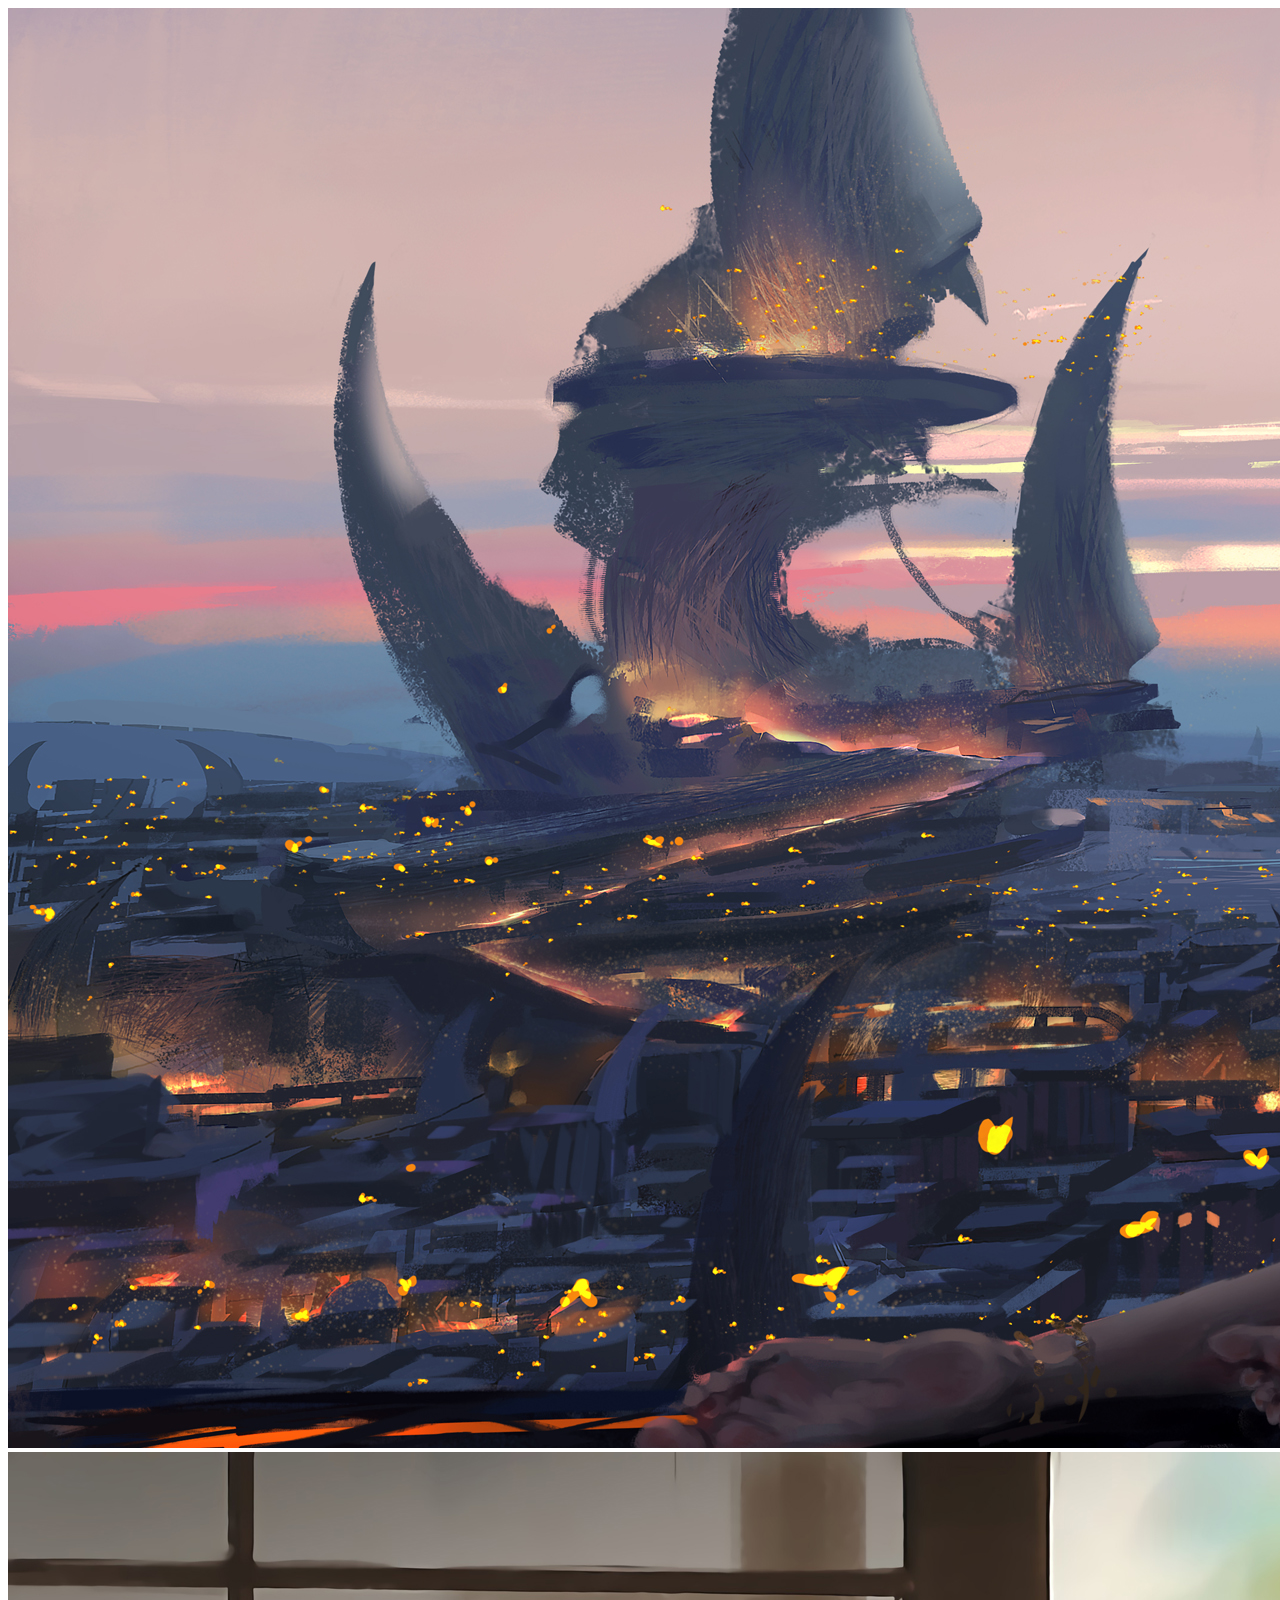
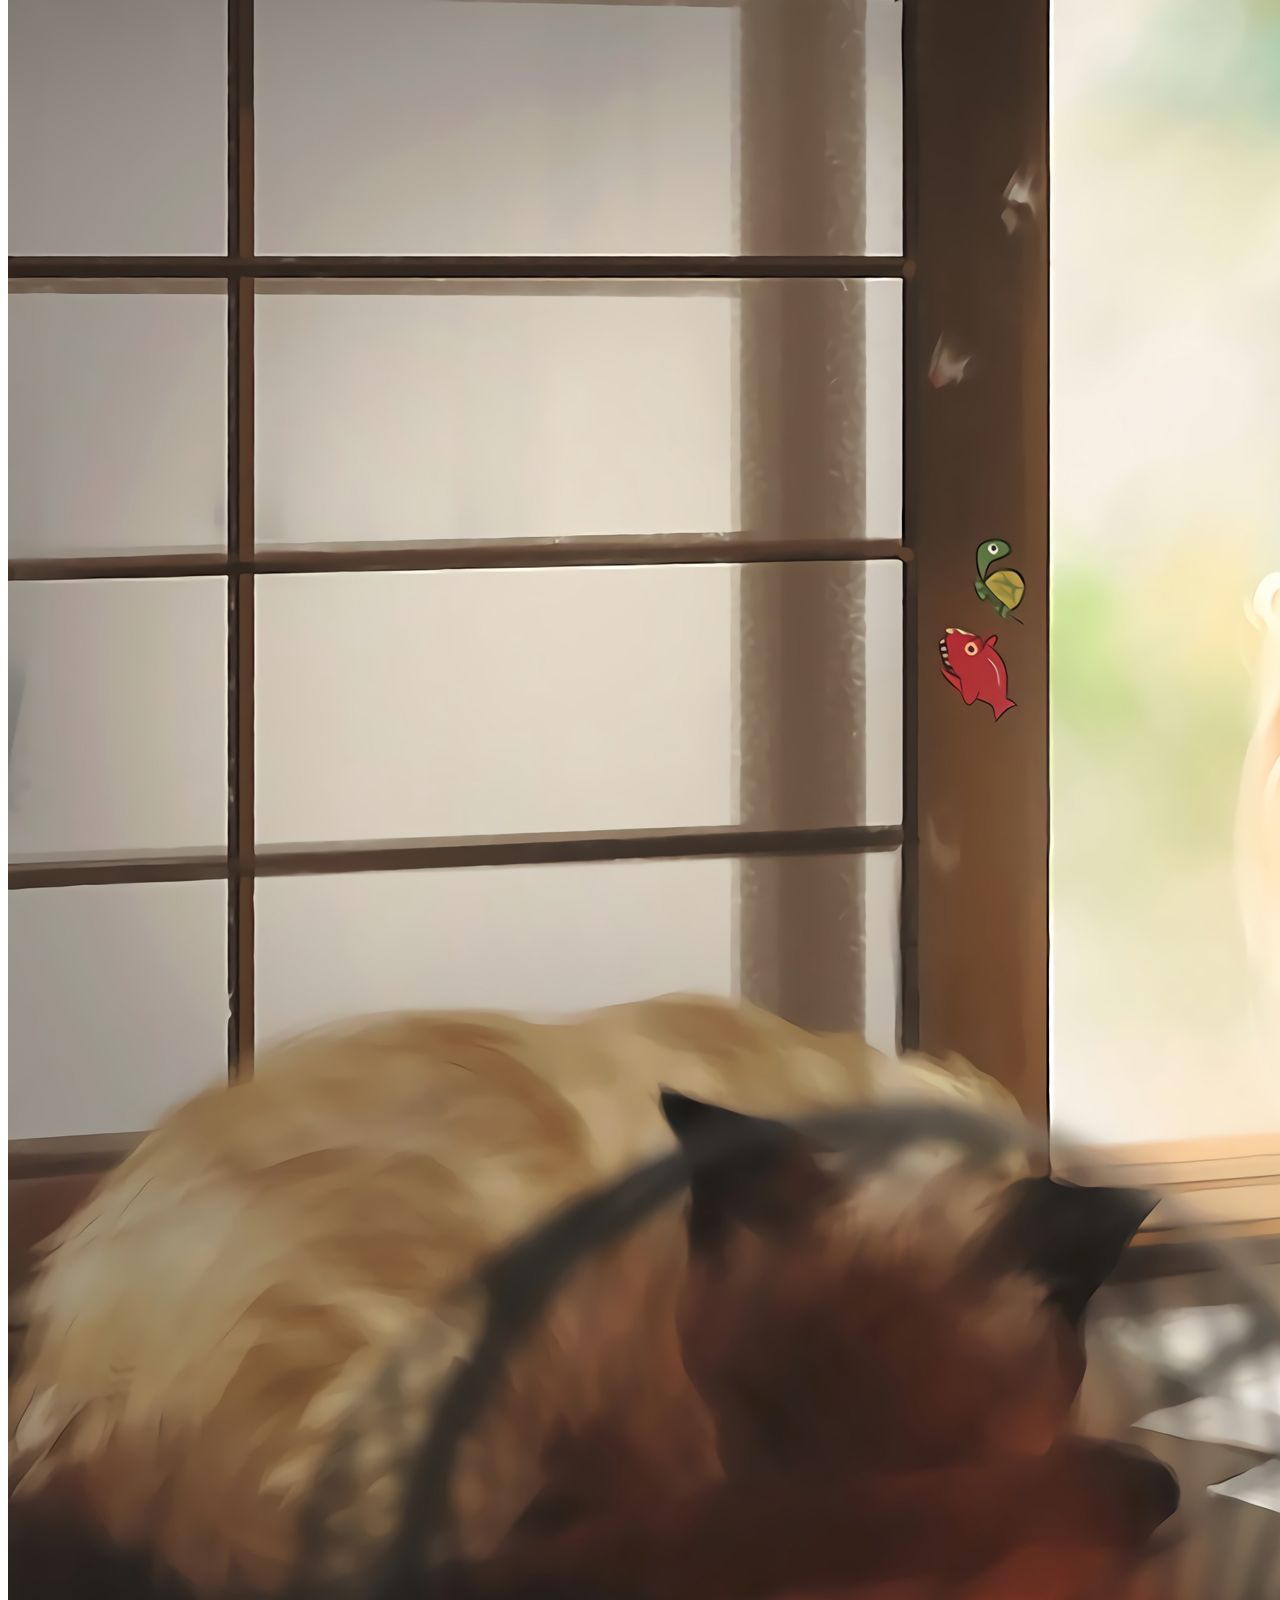
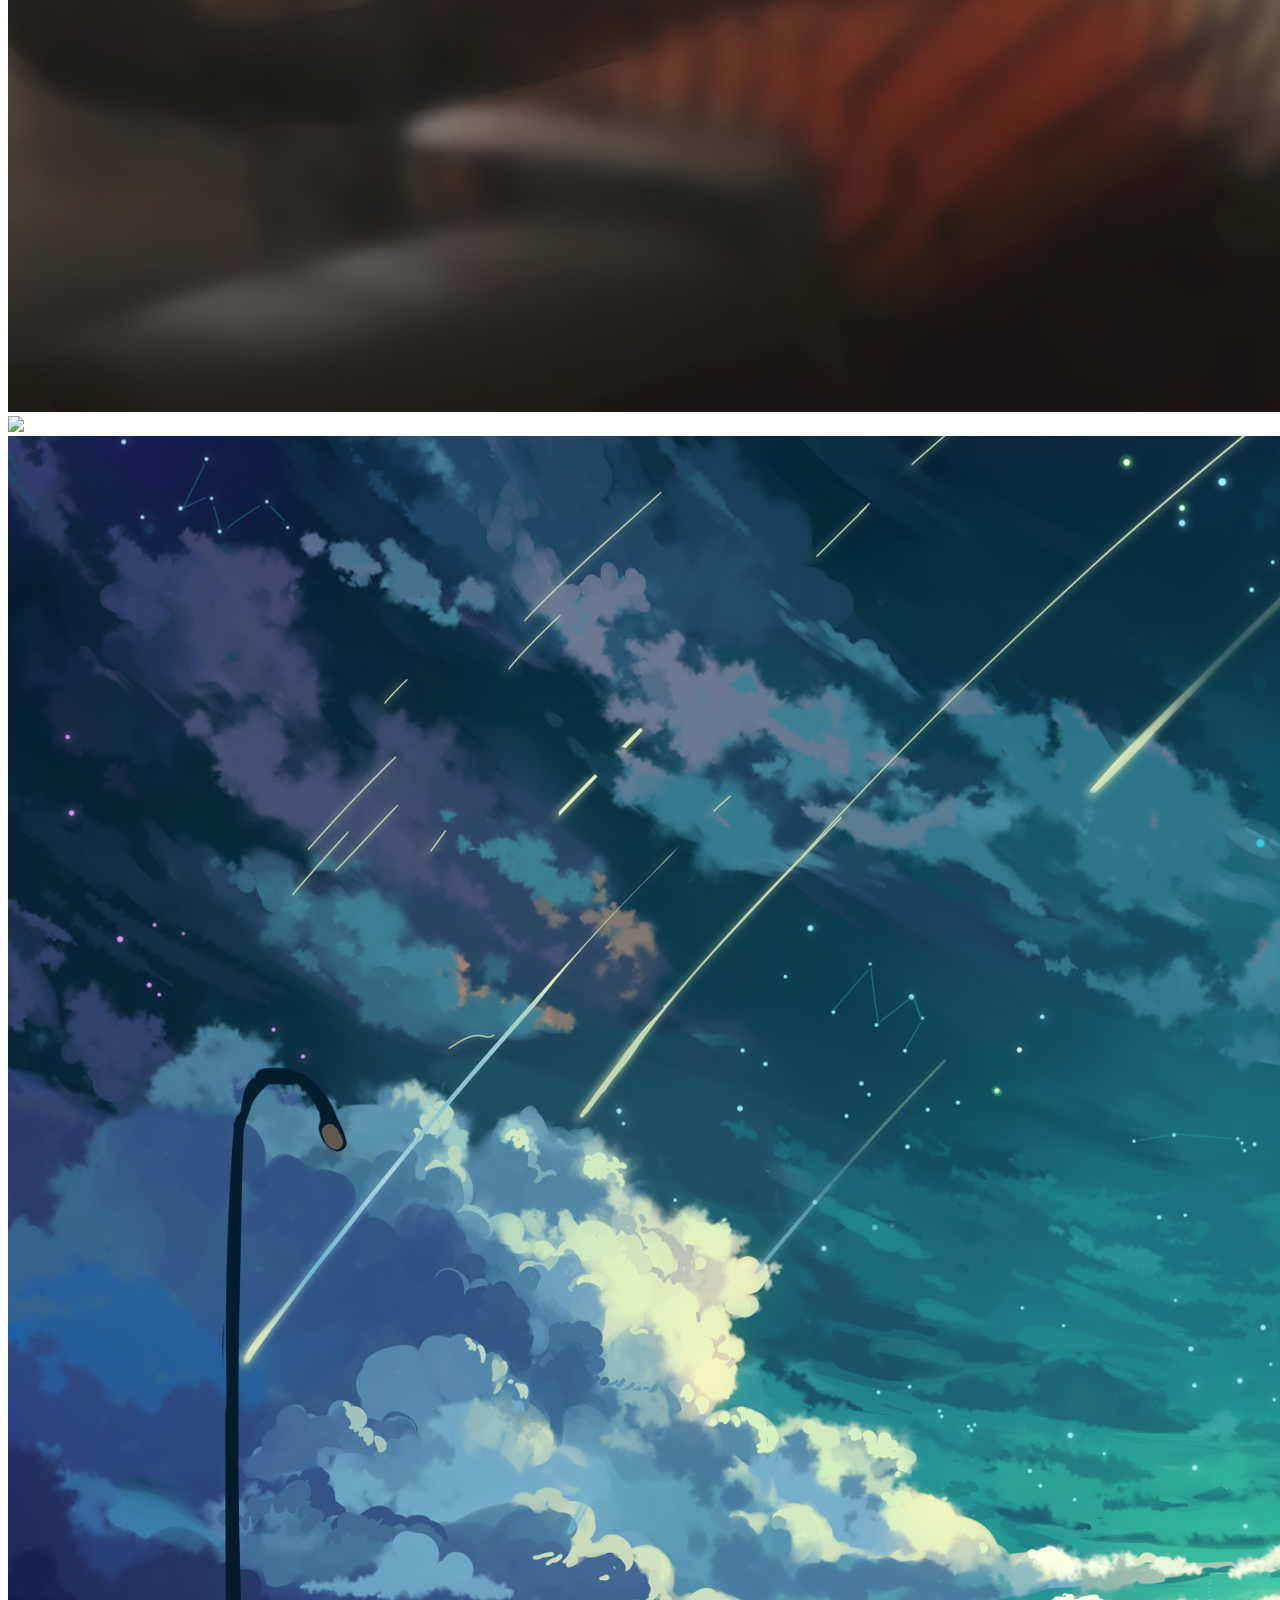
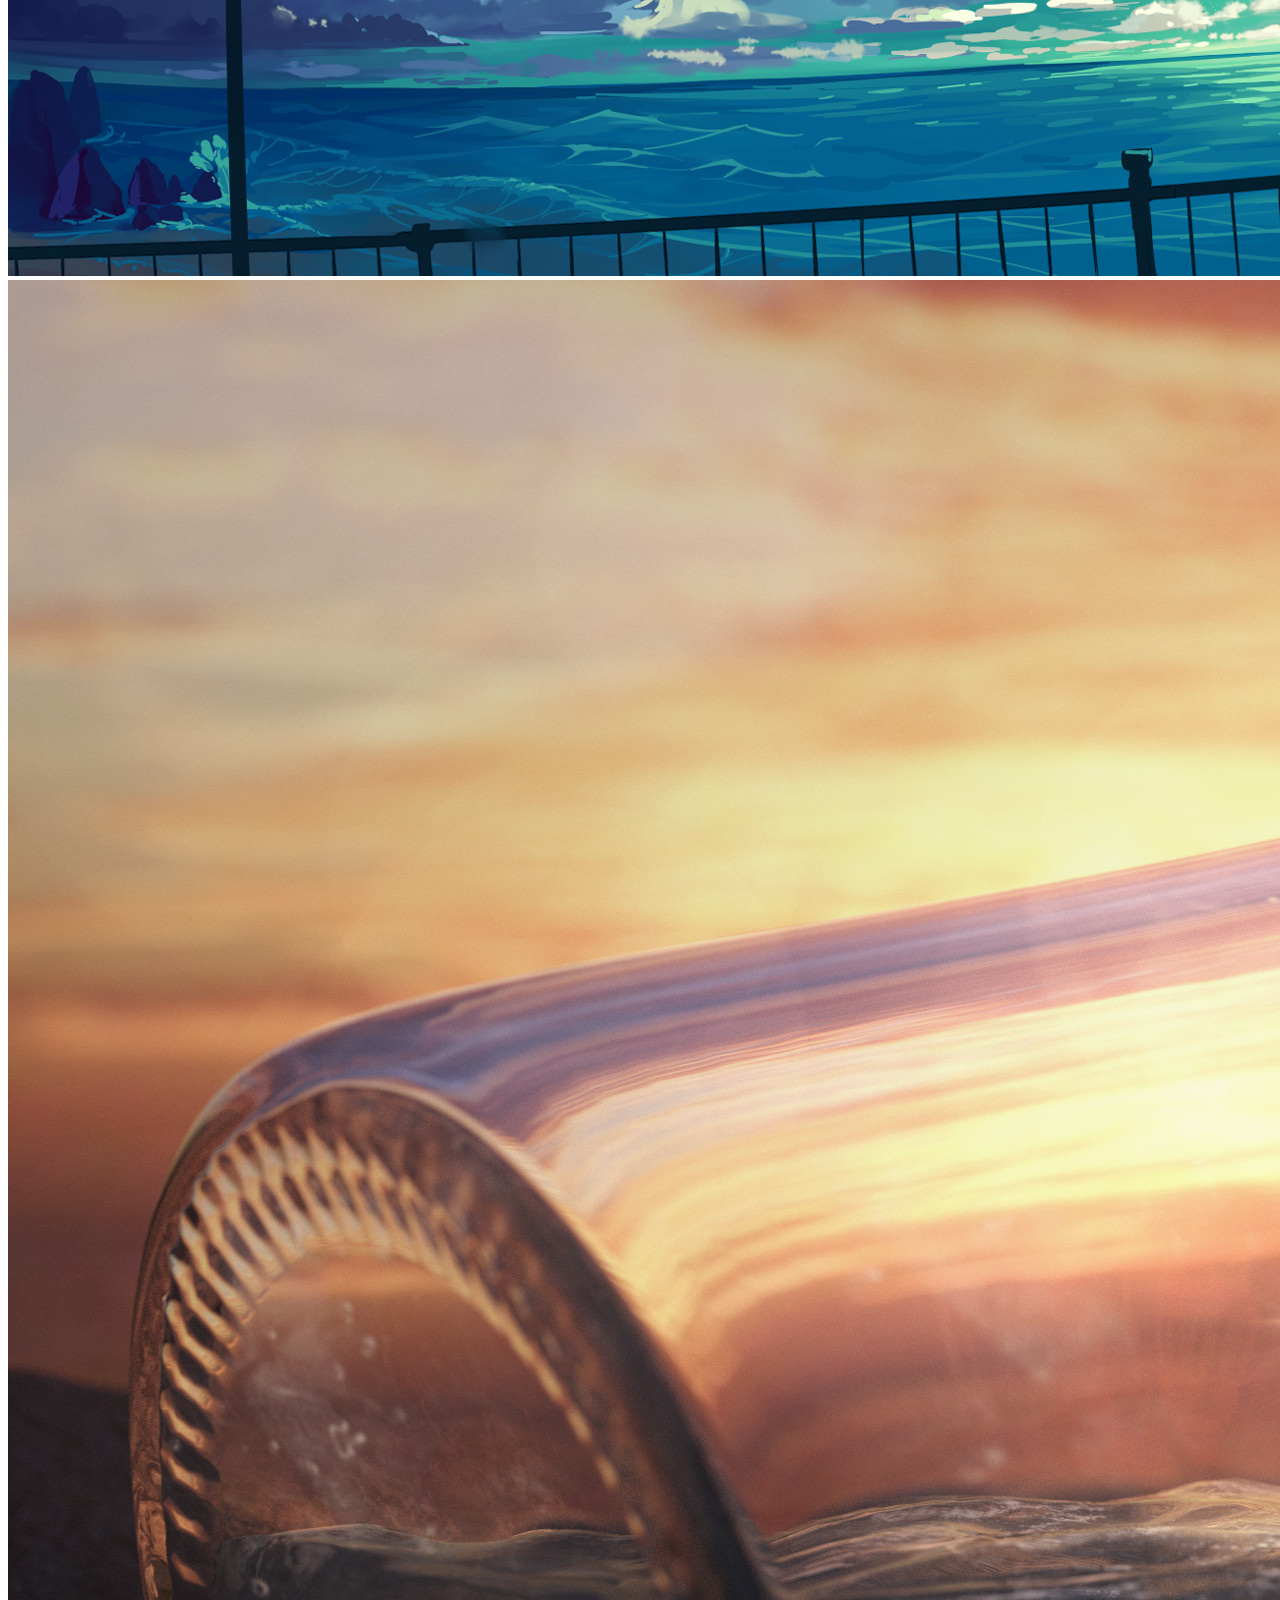
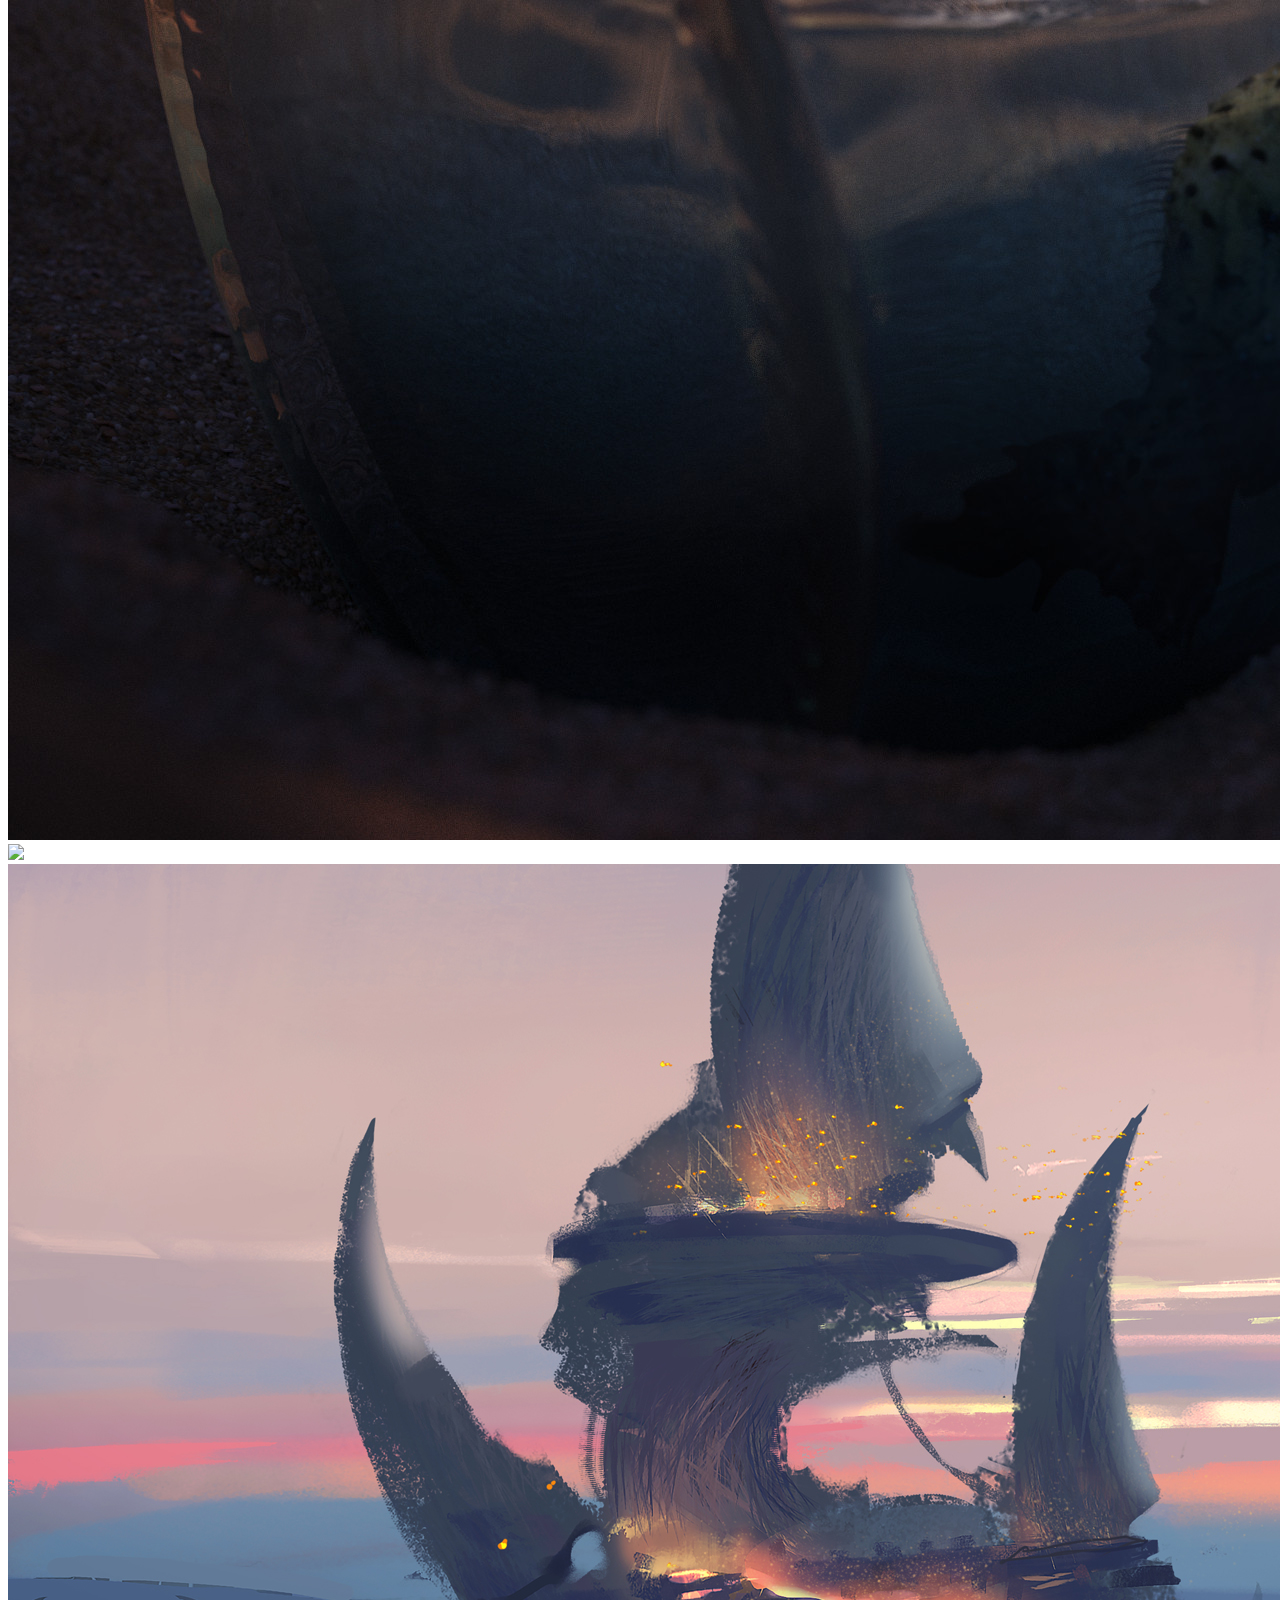
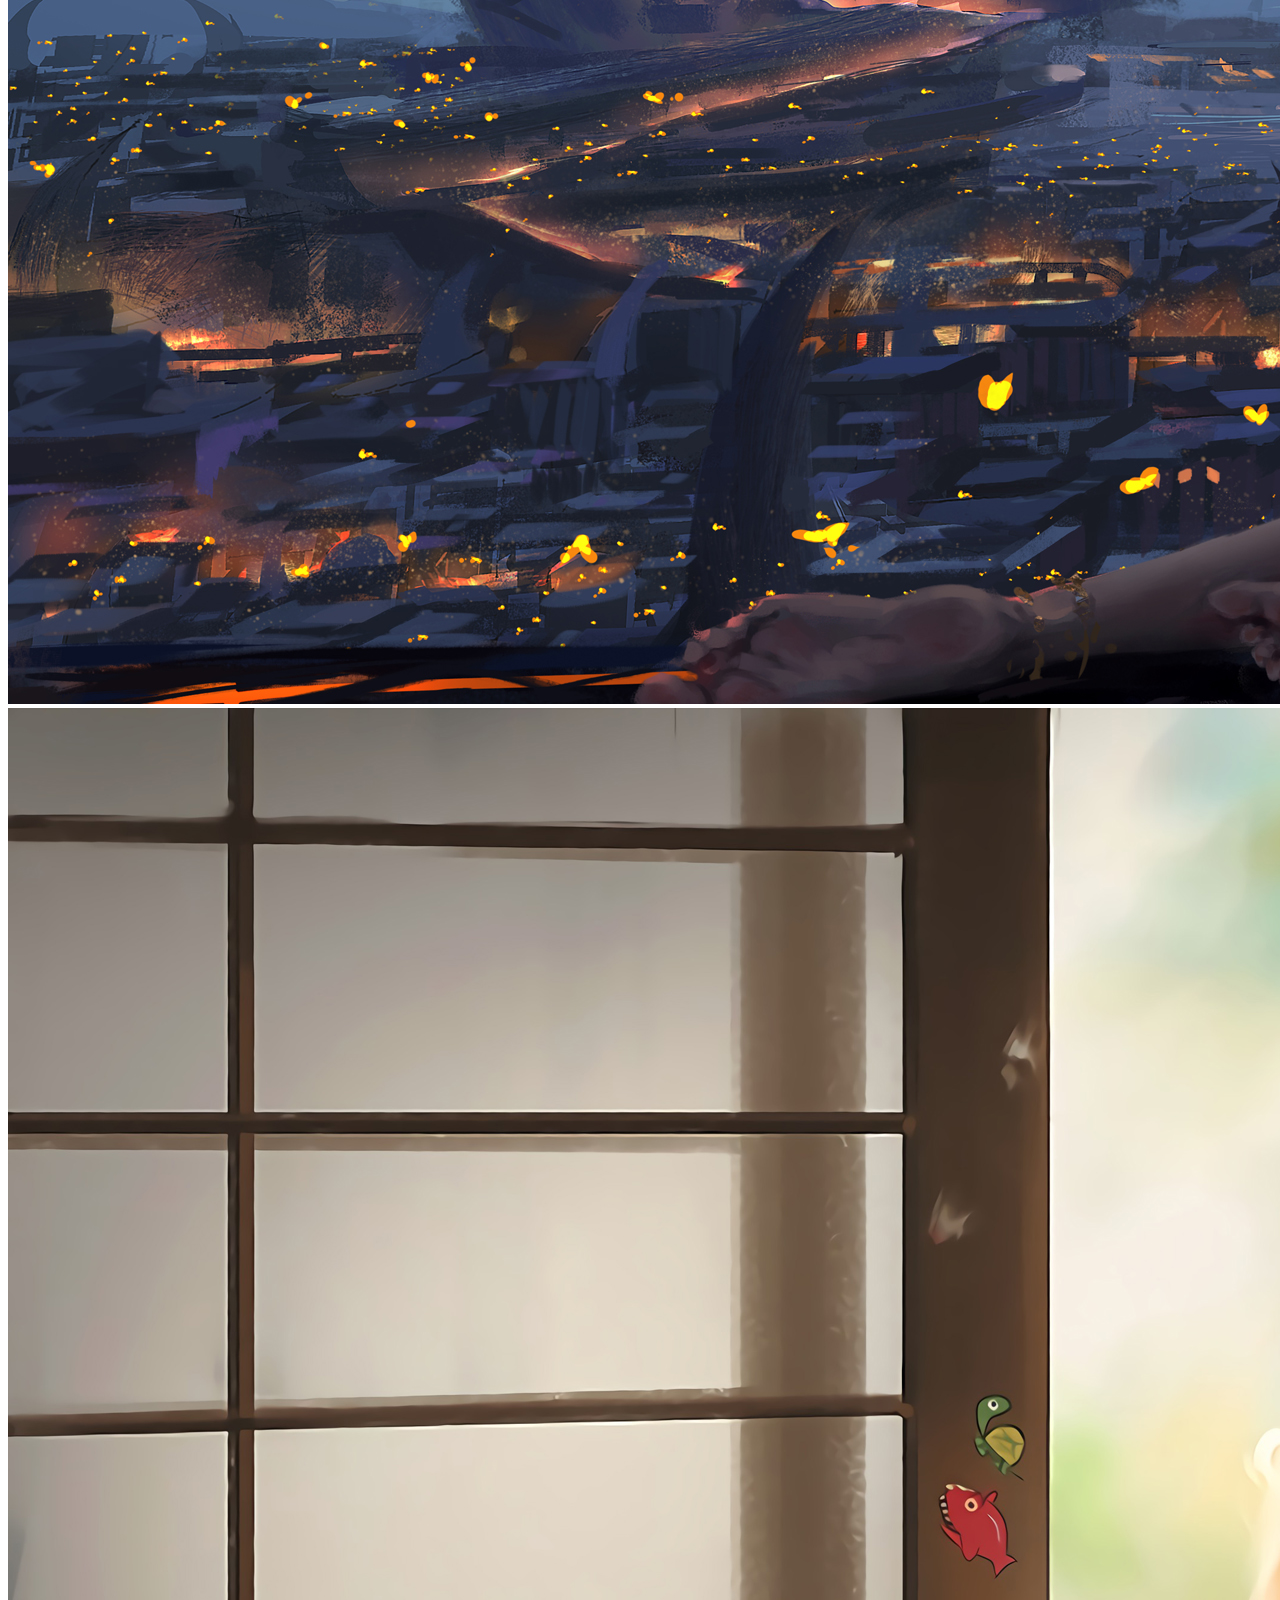
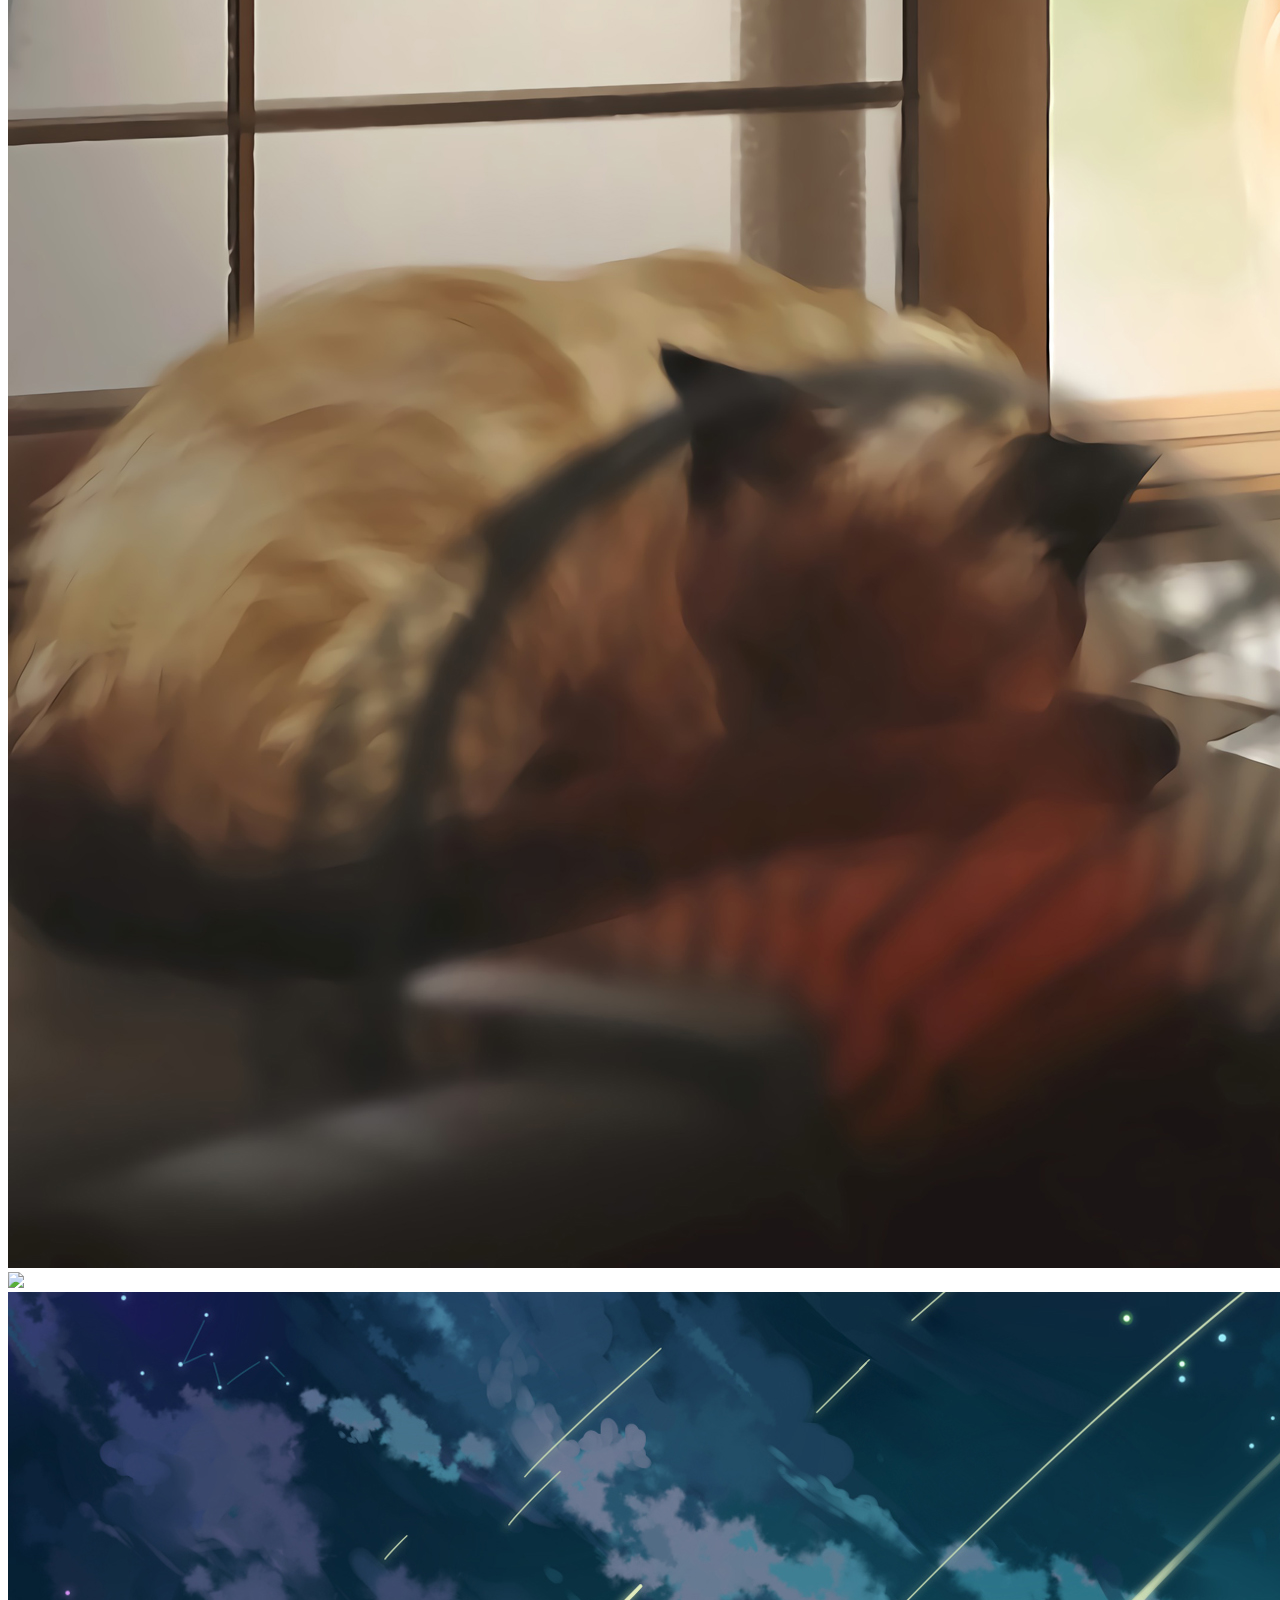
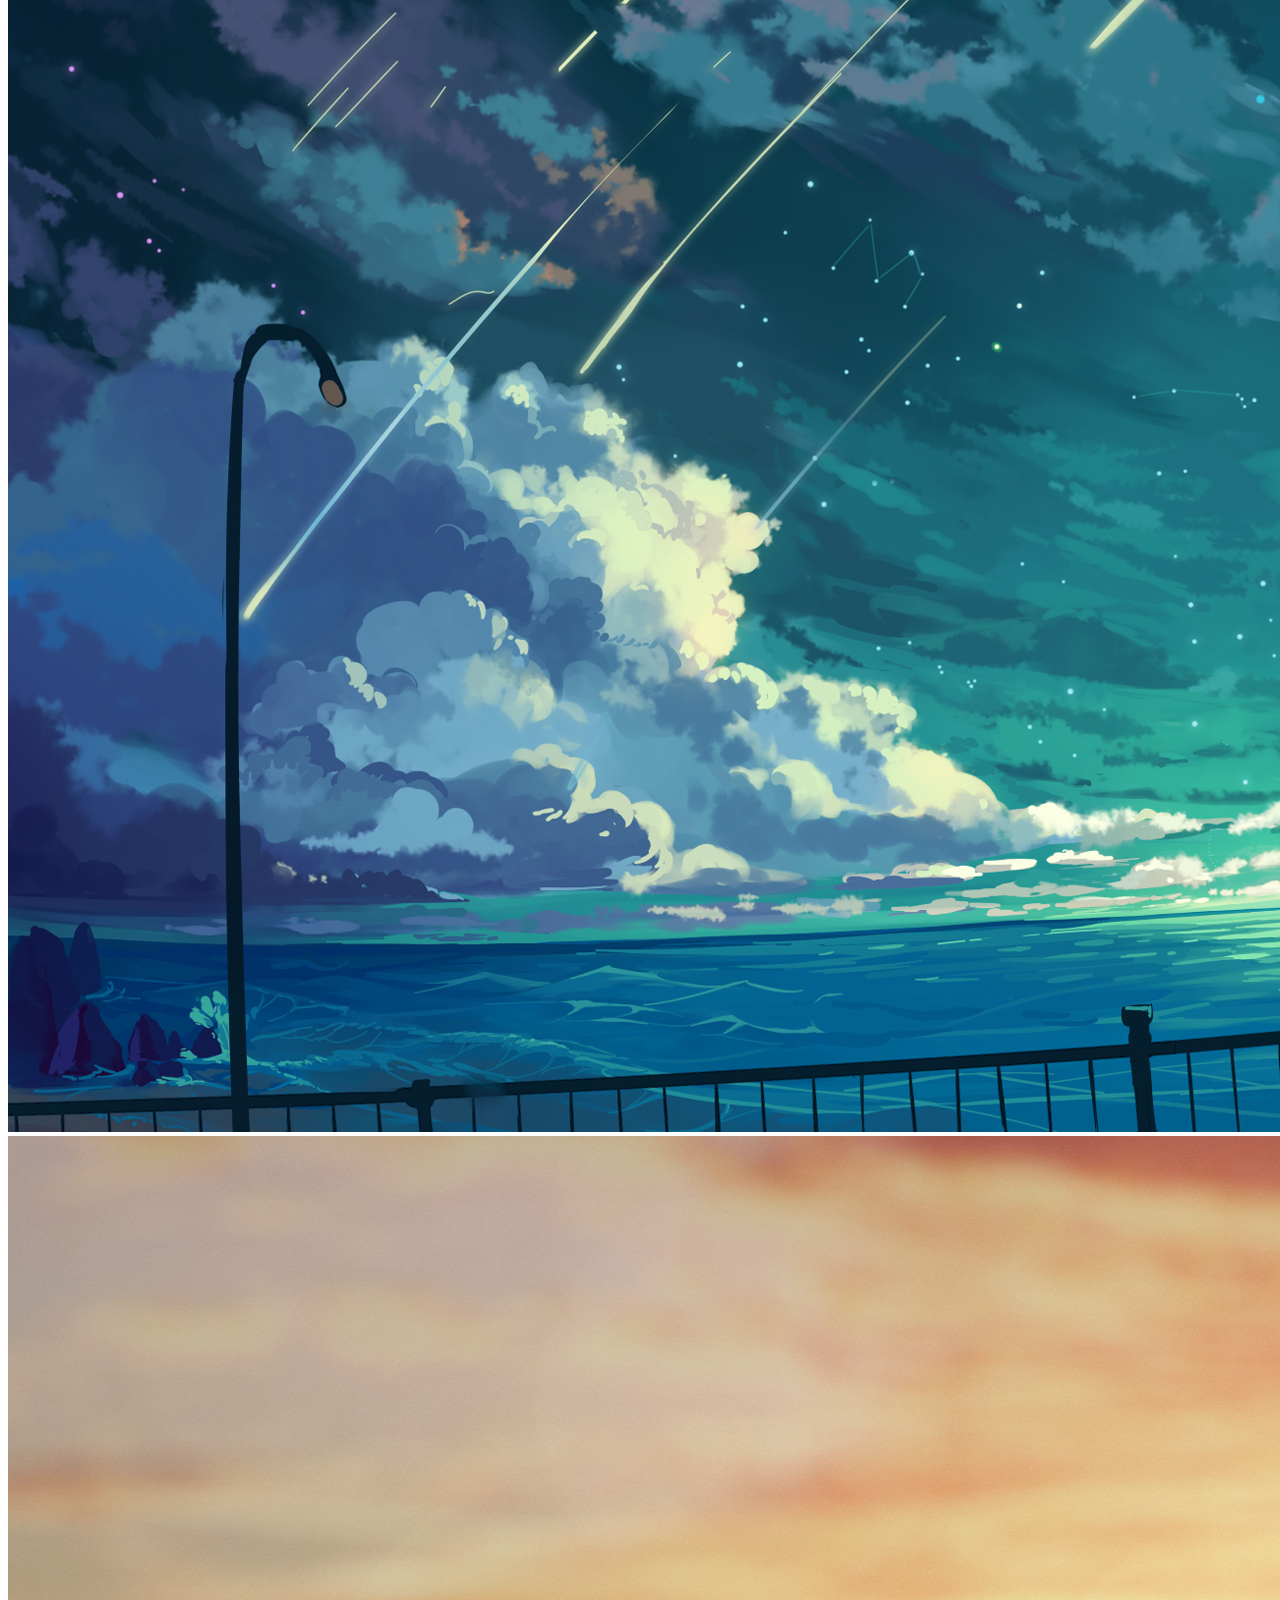
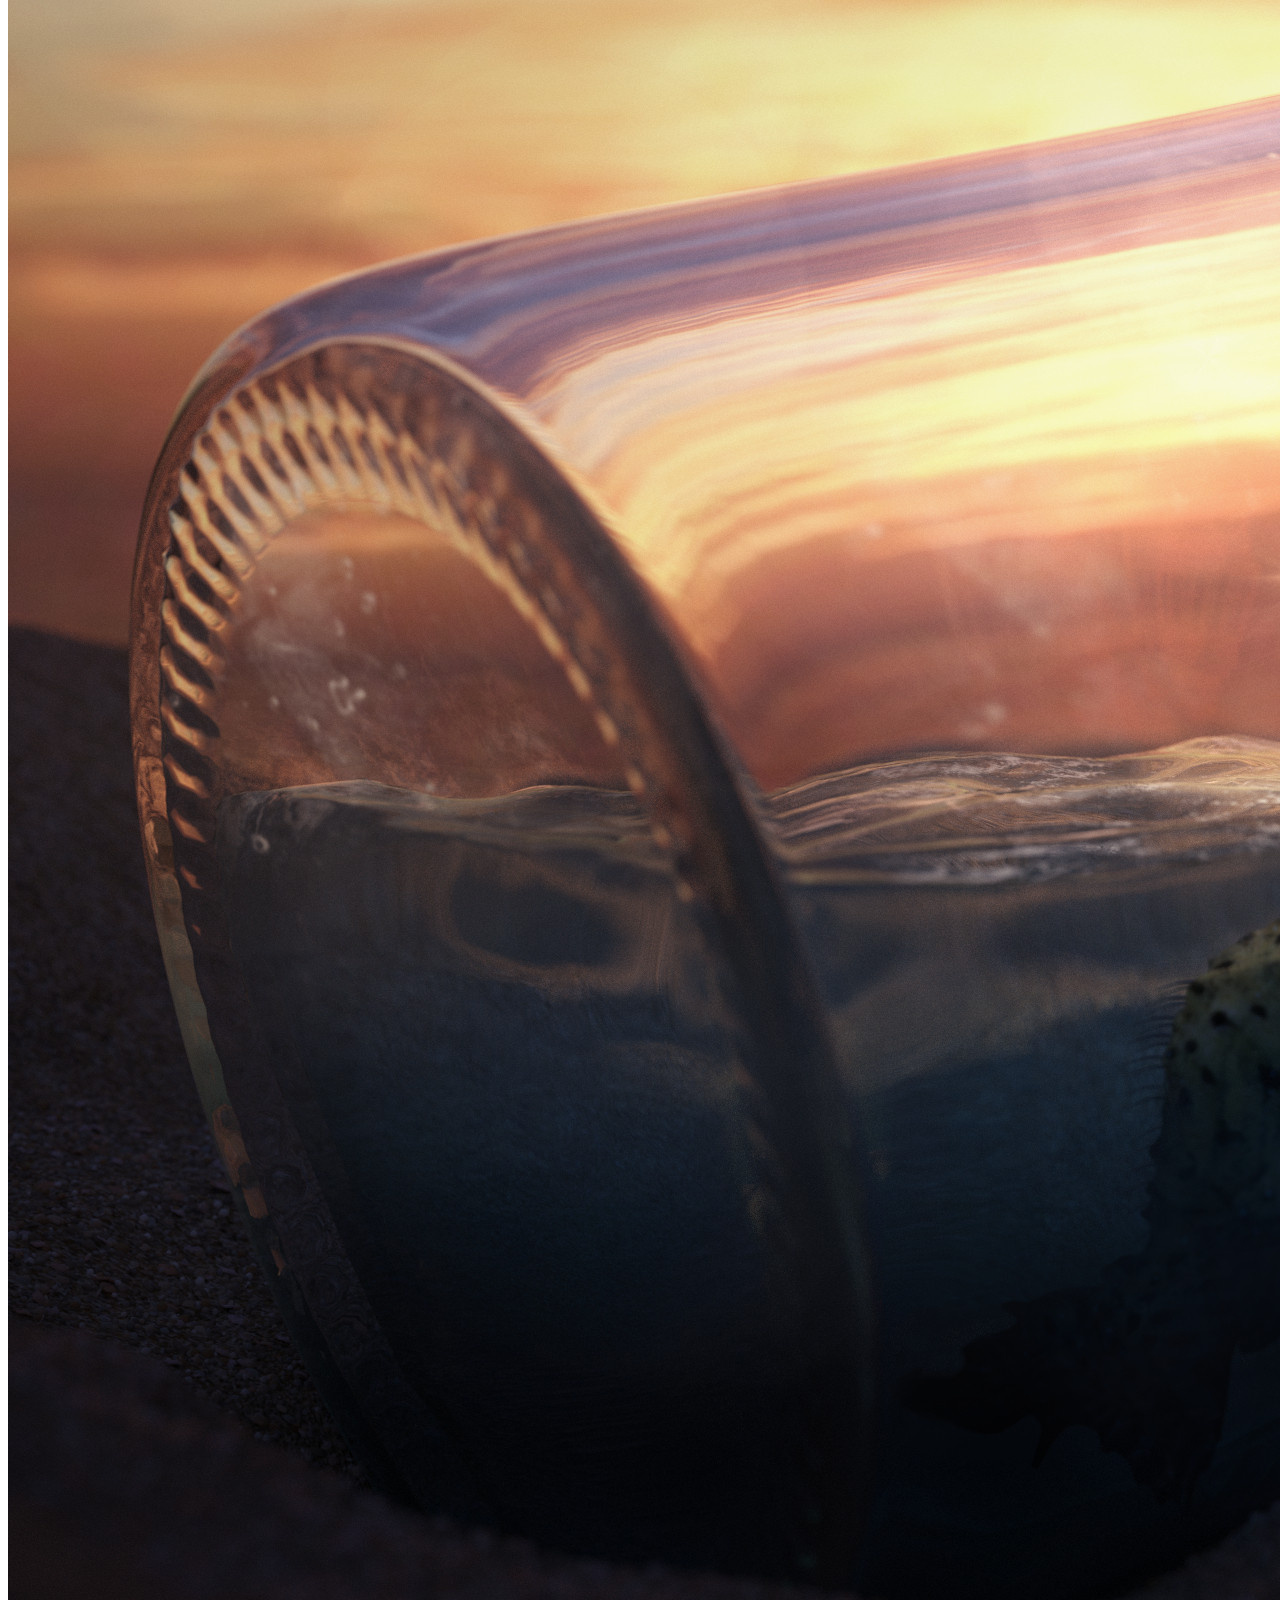
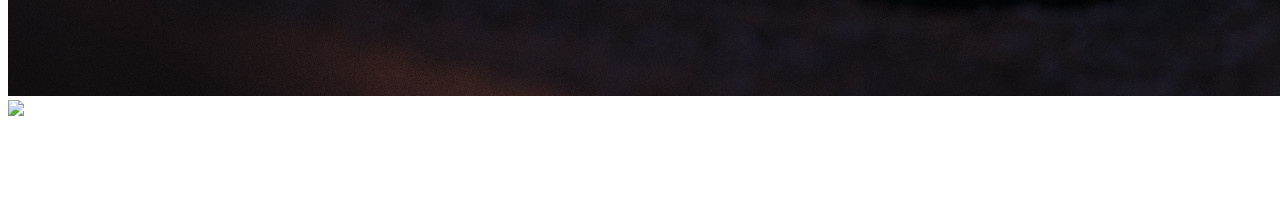
==== HTML/image_change.html @ e82c8f60 "d" ====
<!DOCTYPE html>
<html>
<head>
    <meta charset="utf-8">
    <meta name="viewport" content="width=device-width,initial-scale=1.0,maximum-scale=1.0,minimum-scale=1.0,user-scalable=n0">
    <title>万sir_image</title>
    <link rel="stylesheet" href="../CSS/image_3D.css" type="text/css">
</head>
<body>
<div id="react">
    <div class="out_frount">
        <img src="../IMAGE/image0.jpg" class="out_pic">
    </div>
    <div class="out_back">
        <img src="../IMAGE/image1.jpg" class="out_pic">
    </div>
    <div class="out_left">
        <img src="../IMAGE/image2.jpg" class="out_pic">
    </div>
    <div class="out_right">
        <img src="../IMAGE\image3.jpg" class="out_pic">
    </div>
    <div class="out_top">
        <img src="../IMAGE/image4.jpg" class="out_pic">
    </div>
    <div class="out_bottom">
        <img src="../IMAGE/image5.jpg" class="out_pic">
    </div>
    <span class="in_frount">
				<img src="../IMAGE/image0.jpg" class="in_pic">
			</span>
    <span class="in_back">
				<img src="../IMAGE/image1.jpg" class="in_pic">
			</span>
    <span class="in_left">
				<img src="../IMAGE/image2.jpg" class="in_pic">
			</span>
    <span class="in_right">
				<img src="../IMAGE\image3.jpg" class="in_pic">
			</span>
    <span class="in_top">
				<img src="../IMAGE/image4.jpg" class="in_pic">
			</span>
    <span class="in_bottom">
				<img src="../IMAGE/image5.jpg" class="in_pic">
			</span>
</div>
<div>

    <iframe frameborder="no" border="0" marginwidth="0" marginheight="0" width=330 height=86 src="//music.163.com/outchain/player?type=2&id=504038484&auto=1&height=66"></iframe>


</div>
</body>
</html>
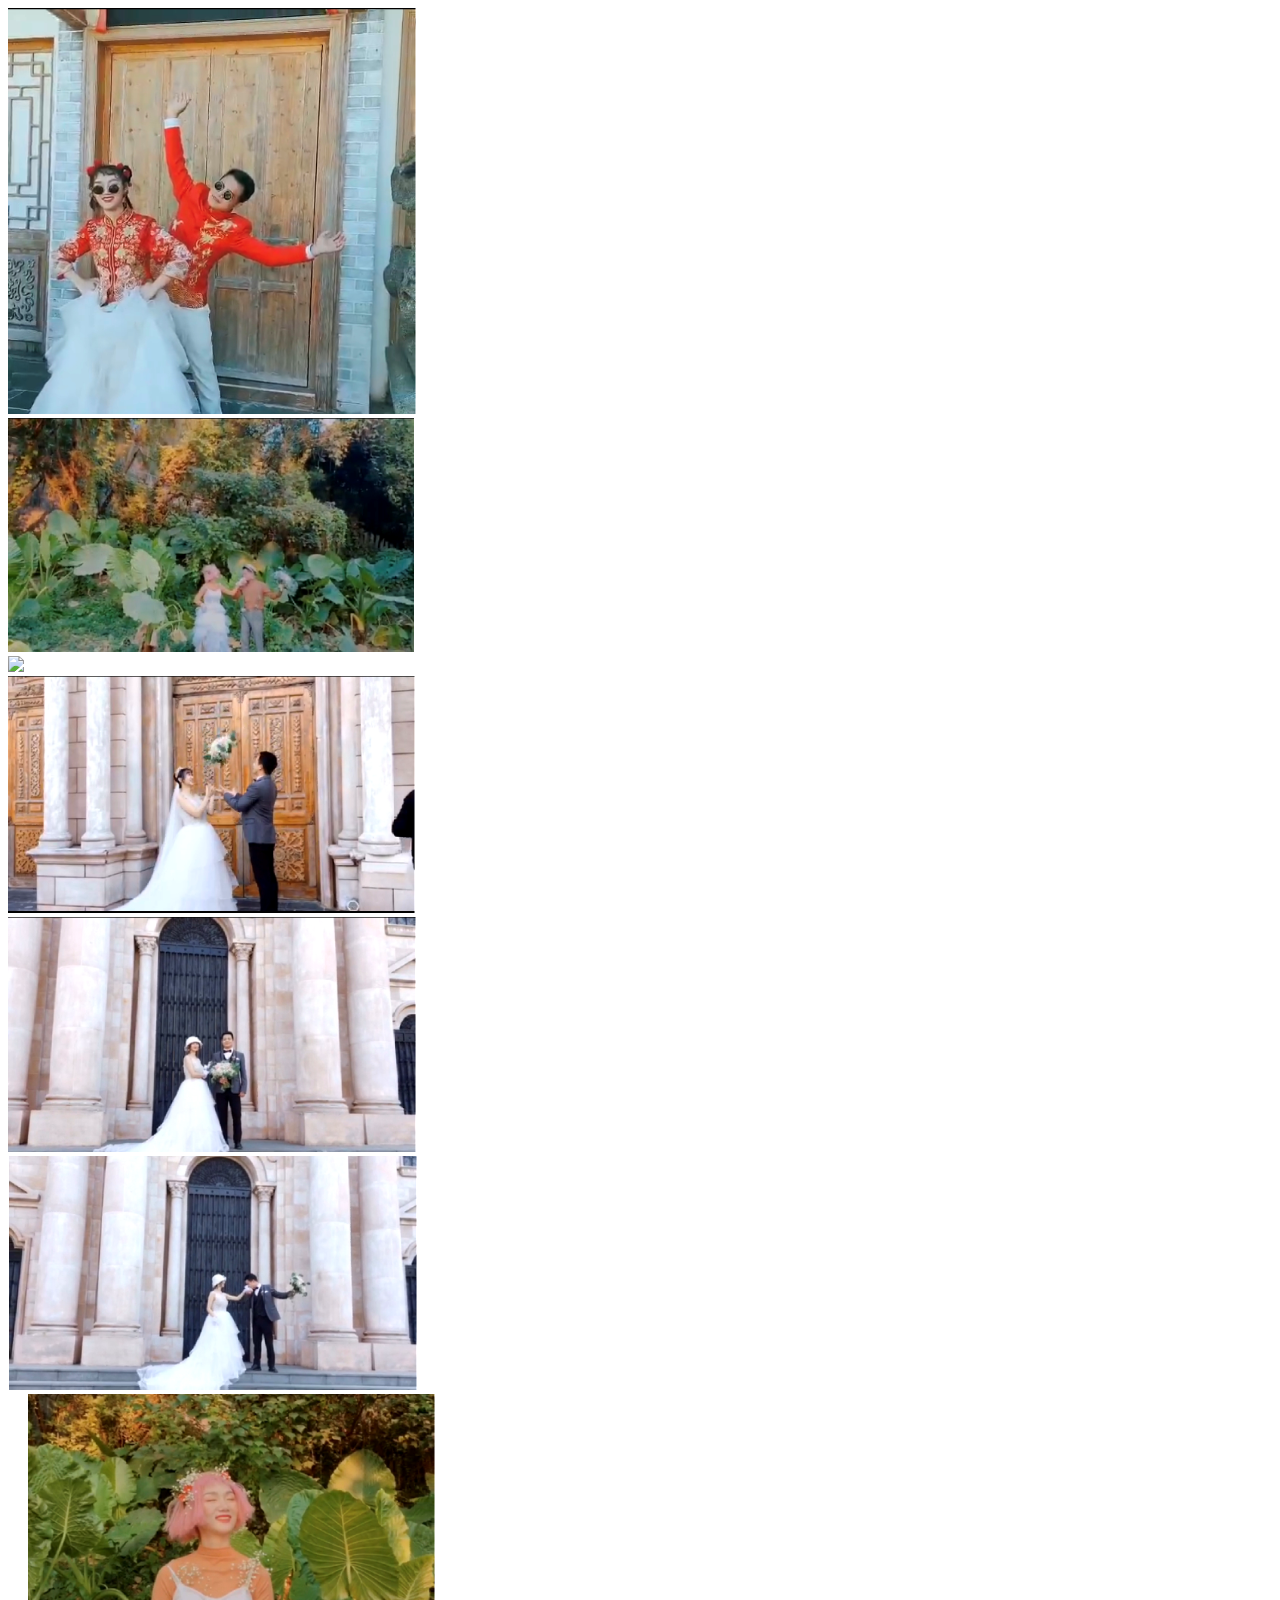
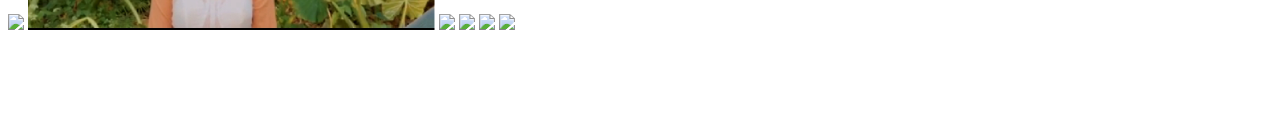
==== commit 5779f2f1: "married" ====
--- a/HTML/image_change.html
+++ b/HTML/image_change.html
@@ -9,7 +9,7 @@
 <body>
 <div id="react">
     <div class="out_frount">
-        <img src="../IMAGE/image0.jpg" class="out_pic">
+        <img src="../IMAGE/image6.jpg" class="out_pic">
     </div>
     <div class="out_back">
         <img src="../IMAGE/image1.jpg" class="out_pic">
@@ -18,7 +18,7 @@
         <img src="../IMAGE/image2.jpg" class="out_pic">
     </div>
     <div class="out_right">
-        <img src="../IMAGE\image3.jpg" class="out_pic">
+        <img src="../IMAGE/image3.jpg" class="out_pic">
     </div>
     <div class="out_top">
         <img src="../IMAGE/image4.jpg" class="out_pic">
@@ -27,22 +27,22 @@
         <img src="../IMAGE/image5.jpg" class="out_pic">
     </div>
     <span class="in_frount">
-				<img src="../IMAGE/image0.jpg" class="in_pic">
+				<img src="../IMAGE/image7.jpg" class="in_pic">
 			</span>
     <span class="in_back">
-				<img src="../IMAGE/image1.jpg" class="in_pic">
+				<img src="../IMAGE/image8.jpg" class="in_pic">
 			</span>
     <span class="in_left">
-				<img src="../IMAGE/image2.jpg" class="in_pic">
+				<img src="../IMAGE/image9.jpg" class="in_pic">
 			</span>
     <span class="in_right">
-				<img src="../IMAGE\image3.jpg" class="in_pic">
+				<img src="../IMAGE/image10.jpg" class="in_pic">
 			</span>
     <span class="in_top">
-				<img src="../IMAGE/image4.jpg" class="in_pic">
+				<img src="../IMAGE/image11.jpg" class="in_pic">
 			</span>
     <span class="in_bottom">
-				<img src="../IMAGE/image5.jpg" class="in_pic">
+				<img src="../IMAGE/image12.jpg" class="in_pic">
 			</span>
 </div>
 <div>
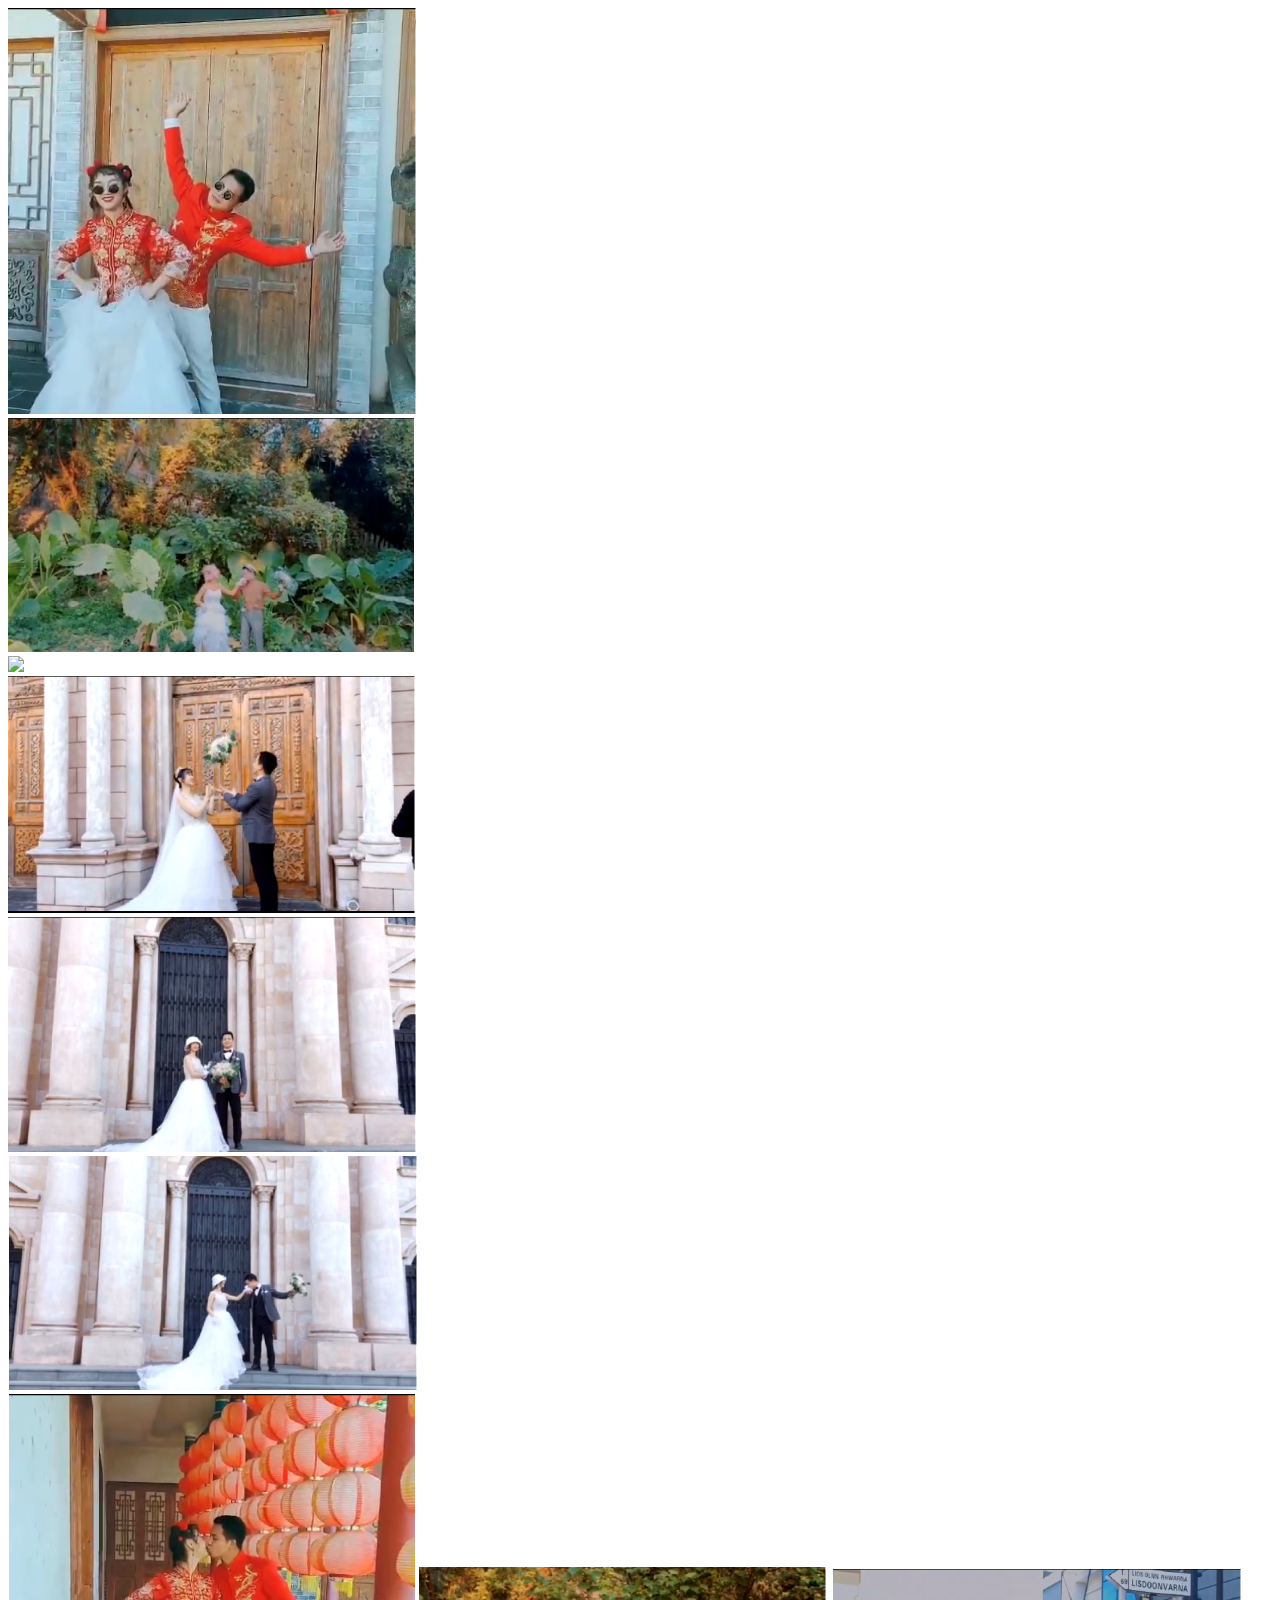
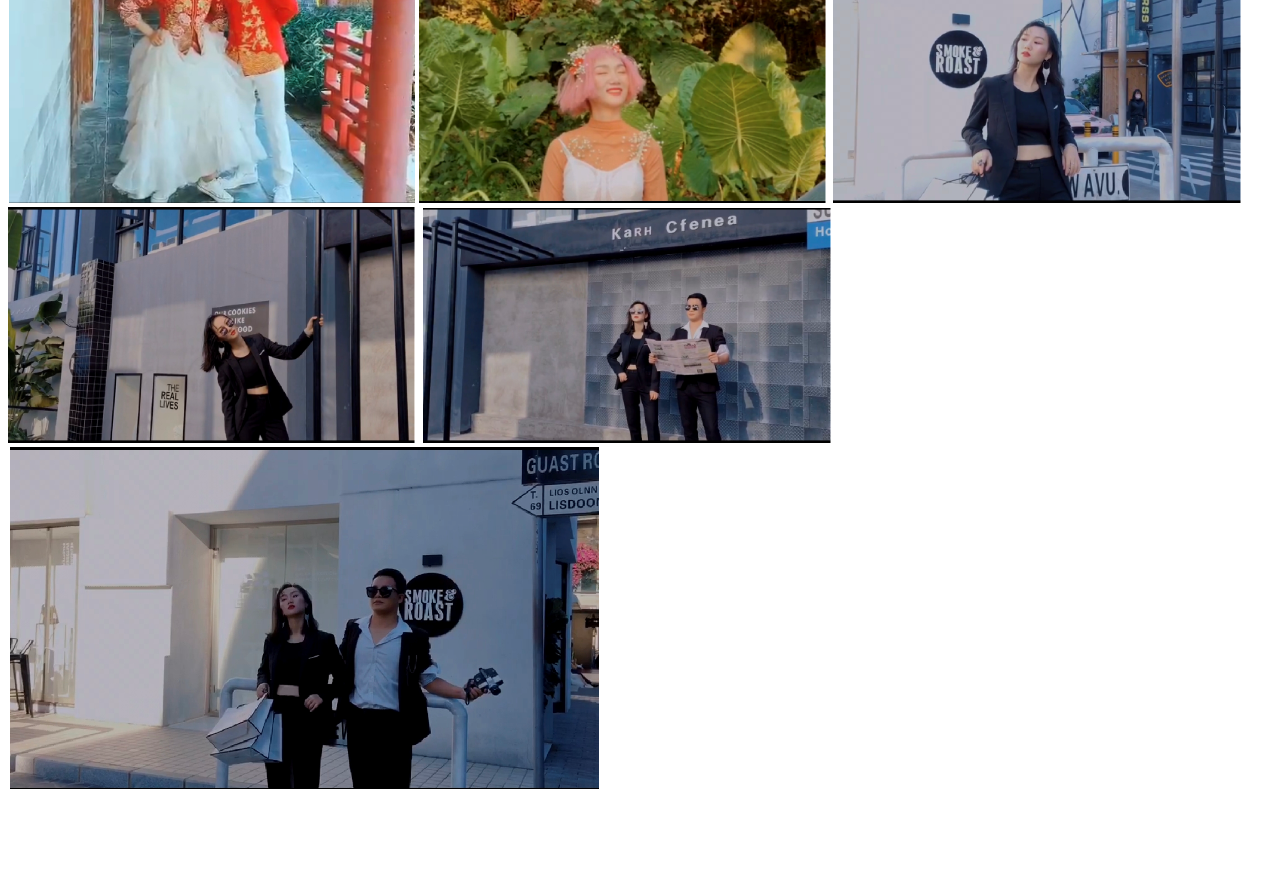
==== commit de7cc8de: "music" ====
--- a/HTML/image_change.html
+++ b/HTML/image_change.html
@@ -47,8 +47,7 @@
 </div>
 <div>
 
-    <iframe frameborder="no" border="0" marginwidth="0" marginheight="0" width=330 height=86 src="//music.163.com/outchain/player?type=2&id=504038484&auto=1&height=66"></iframe>
-
+    <iframe frameborder="no" border="0" marginwidth="0" marginheight="0" width=330 height=86 src="//music.163.com/outchain/player?type=2&id=27879263&auto=1&height=66"></iframe>
 
 </div>
 </body>
